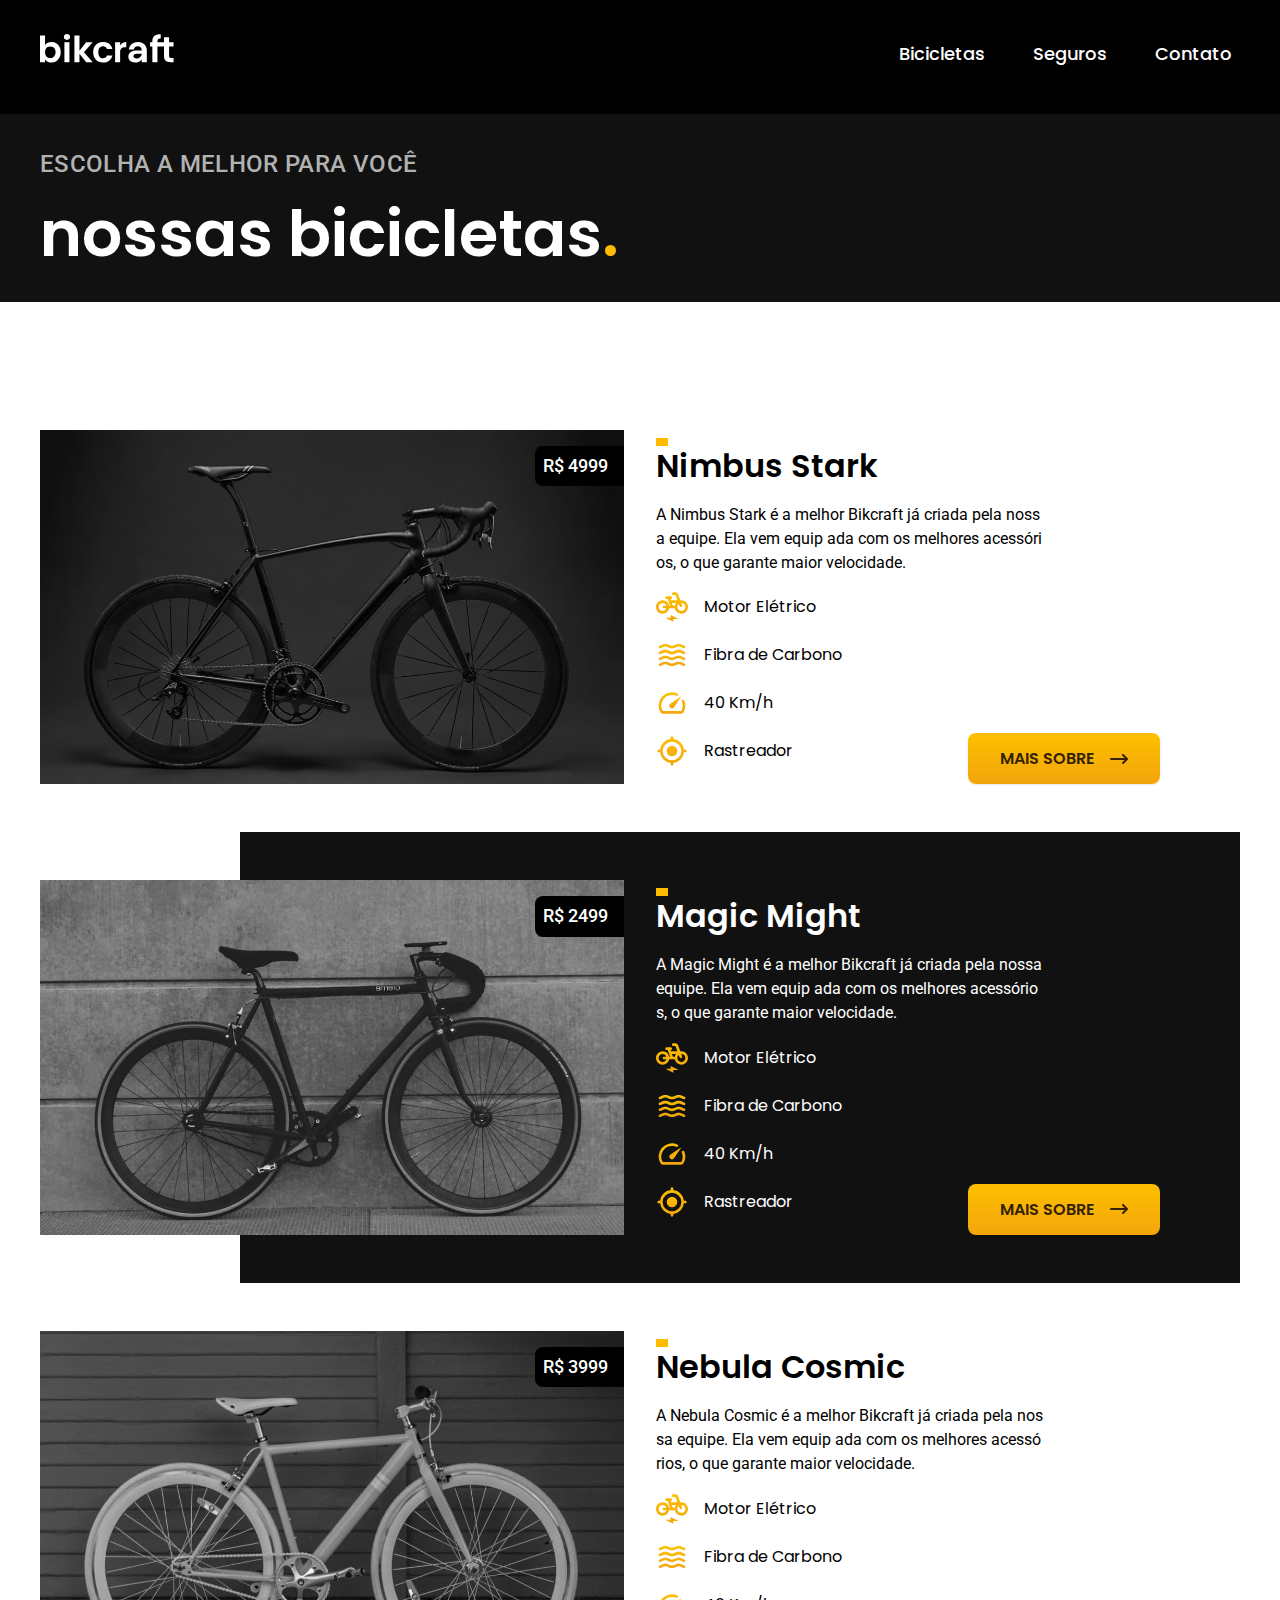
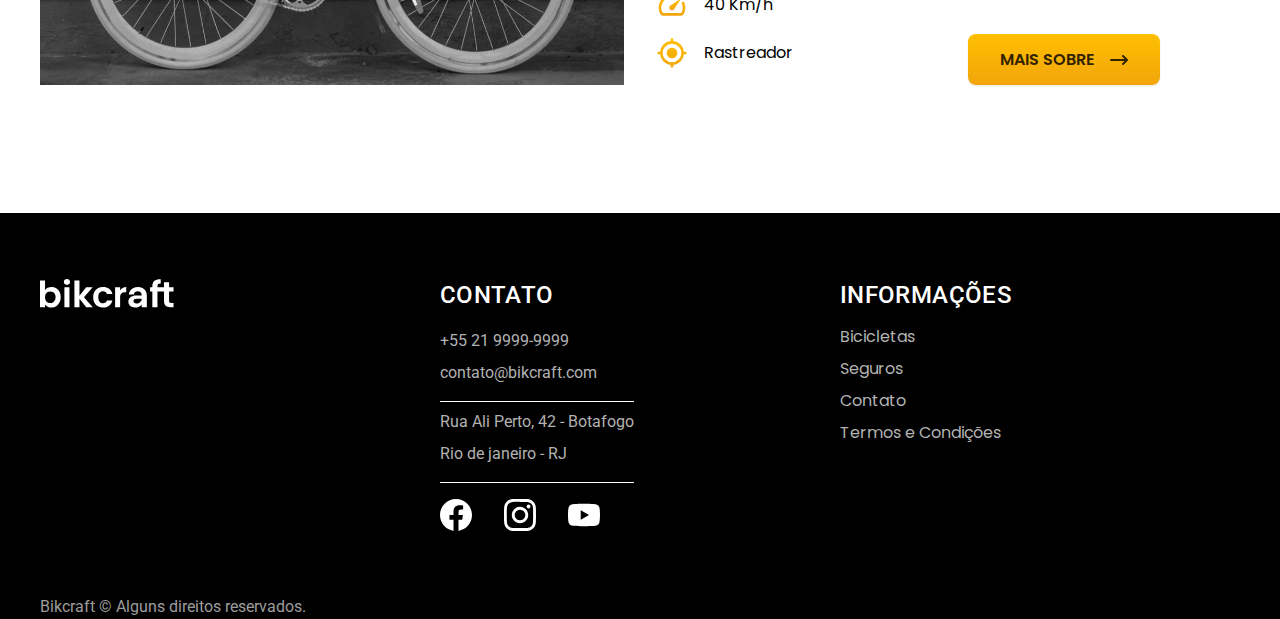
==== Paginas/Bicicletas.html @ 536bf7b6 "Novas abas" ====
<!DOCTYPE html>
<html lang="Pt-br">

<head>
    <meta charset="UTF-8">
    <meta name="viewport" content="width=device-width, initial-scale=1.0">
    <link rel="stylesheet" href="../css/style.css">
    <title> Bicicletas | Bikecraft</title>
    <meta name="description" content="Bicicletas oferecidas">
</head>

<body>
    <header class="cabeçalho">
        <nav class="div-cabeçalho" aria-label="primaria">
            <a href="../index.html"><img src="../img/bikcraft.svg" alt="logo-bikecraft" width="136px" height="32px"></a>
            <ul class="Menu font-1-m">
                <li class="Menus "><a href="./Bicicletas.html">Bicicletas</a></li>
                <li class="Menus"><a href="./seguros.html">Seguros</a></li>
                <li class="Menus"><a href="./contatos.html">Contato</a></li>
            </ul>
        </nav>
    </header>
    <section class="titulo-bg">
        <div class="titulo">
            <p class="font-2-l-b">Escolha a melhor para você</p>
            <h1 class="font-1-xxl">nossas bicicletas<span>.</span></h1>
        </div>
    </section>
    <main>
        <div class="container">
            <div class="bicicleta">
                <div class="bicicletas-img">
                    <img src="../img/bicicletas/nimbus.jpg" alt="bicicleta preta">
                    <span class="font-2-m">R$ 4999</span>
                </div>
                <div class="bicicletas-conteudo">
                    <h2 class="font-1-xl">Nimbus Stark</h2>
                    <p class="font-2-s">A Nimbus Stark é a melhor Bikcraft já criada pela nossa equipe. Ela vem equip
                        ada com os melhores
                        acessórios, o que garante maior velocidade.</p>
                    <ul>
                        <li>
                            <img src="../img/icones/eletrica.svg" alt="">
                            Motor Elétrico
                        </li>
                        <li>
                            <img src="../img/icones/carbono.svg" alt="">
                            Fibra de Carbono
                        </li>
                        <li>
                            <img src="../img/icones/velocidade.svg" alt="">
                            40 Km/h
                        </li>
                        <li>
                            <img src="../img/icones/rastreador.svg" alt="">
                            Rastreador
                        </li>
                    </ul>
                        <a href="" class="botao">MAIS SOBRE</a>
                </div>
            </div>
            <div class="bicicleta-bg">
                <div class="bicicleta">
                    <div class="bicicletas-img">
                        <img src="../img/bicicletas/magic.jpg" alt="bicicleta preta">
                        <span class="font-2-m">R$ 2499</span>
                    </div>
                    <div class="bicicletas-conteudo">
                        <h2 class="font-1-xl">Magic Might</h2>
                        <p class="font-2-s">A Magic Might é a melhor Bikcraft já criada pela nossa equipe. Ela vem equip
                            ada com os melhores acessórios, o que garante maior velocidade.</p>
                        <ul>
                            <li>
                                <img src="../img/icones/eletrica.svg" alt="">
                                Motor Elétrico
                            </li>
                            <li>
                                <img src="../img/icones/carbono.svg" alt="">
                                Fibra de Carbono
                            </li>
                            <li>
                                <img src="../img/icones/velocidade.svg" alt="">
                                40 Km/h
                            </li>
                            <li>
                                <img src="../img/icones/rastreador.svg" alt="">
                                Rastreador
                            </li>
                            
                        </ul>
                        <a href="" class="botao">MAIS SOBRE</a>
                    </div>
                </div>
            </div>
            <div class="bicicleta">
                <div class="bicicletas-img">
                    <img src="../img/bicicletas/nebula.jpg" alt="bicicleta preta">
                    <span class="font-2-m">R$ 3999</span>
                </div>
                <div class="bicicletas-conteudo">
                    <h2 class="font-1-xl">Nebula Cosmic</h2>
                    <p class="font-2-s">A Nebula Cosmic é a melhor Bikcraft já criada pela nossa equipe. Ela vem equip
                        ada com os melhores acessórios, o que garante maior velocidade.</p>
                    <ul>
                        <li>
                            <img src="../img/icones/eletrica.svg" alt="">
                            Motor Elétrico
                        </li>
                        <li>
                            <img src="../img/icones/carbono.svg" alt="">
                            Fibra de Carbono
                        </li>
                        <li>
                            <img src="../img/icones/velocidade.svg" alt="">
                            40 Km/h
                        </li>
                        <li>
                            <img src="../img/icones/rastreador.svg" alt="">
                            Rastreador
                        </li>
                        
                            
                       
                    </ul>
                        <a href="" class="botao">MAIS SOBRE</a>
                </div>
            </div>
        </div>
    </main>
    <article class="contatos_informaçoes_bg">
        <div class="contatos_informaçoes">
            <a href="./"><img src="../img/bikcraft.svg" alt="logo-bikecraft" width="136px" height="32px"></a>
            <div class="contato">
                <p class="font-2-l-b">Contato</p>
                <ul class="font-2-s">
                    <li>
                        <span>+55 21 9999-9999</span>
                    </li>
                    <li>
                        <span>contato@bikcraft.com</span>
                    </li>
                    <li>
                        <span>Rua Ali Perto, 42 - Botafogo</span>
                    </li>
                    <li>
                        <span>Rio de janeiro - RJ</span>
                    </li>
                </ul>
                <div>
                    <a href=""><img src="../img/redes/facebook.svg" alt=""></a>
                    <a href=""><img src="../img/redes/instagram.svg" alt=""></a>
                    <a href=""><img src="../img/redes/youtube.svg" alt=""></a>
                </div>
            </div>
            <div class="informacoes">
                <p class="font-2-l-b">informações</p>
                <ul>
                    <li>
                        <a href="./Bicicletas.html"><span>Bicicletas</span></a>
                    </li>
                    <li>
                        <a href=""><span>Seguros</span></a>
                    </li>
                    <li>
                        <a href=""><span>Contato</span></a>
                    </li>
                    <li>
                        <a href="./Paginas/Termos.html"><span>Termos e Condições</span></a>
                    </li>

                </ul>
            </div>

        </div>
        <footer class="footer font-2-s">
            <span>Bikcraft © Alguns direitos reservados.</span>
        </footer>
    </article>
</body>

</html>
---- css/style.css ----
@import './reset.css';
@import './root.css';
@import './utilitarios/tipografia.css';

/* font */
@import url('https://fonts.googleapis.com/css2?family=Poppins:wght@400;500;600&family=Roboto:ital,wght@0,500;1,400&display=swap');
@import url('https://fonts.googleapis.com/css2?family=Merriweather:ital,wght@1,900&display=swap');


/* utilitarios */
@import  './utilitarios/componentes.css';
@import  './utilitarios/Titulo.css';

/* Cabeçalho */
@import './home/header.css';

/* home */
@import './home/introducao.css';
@import './bicicletas/bicicletas-lista.css';
@import './home/tecnologias.css';
@import './home/Parceiros.css';
@import './home/depoimento.css';
@import './home/seguros.css';
@import './home/contatos_informaçoes.css';

/* termos */

@import './termos/Termos.css';

/* Bicicletas */
@import './bicicletas/bicicletas.css';

/* seguros */
@import './Seguros/seguros.css';
@import './Seguros/perguntas.css';

/* contatos */
@import './Contatos/contatos.css';
@import './Contatos/formulario.css';
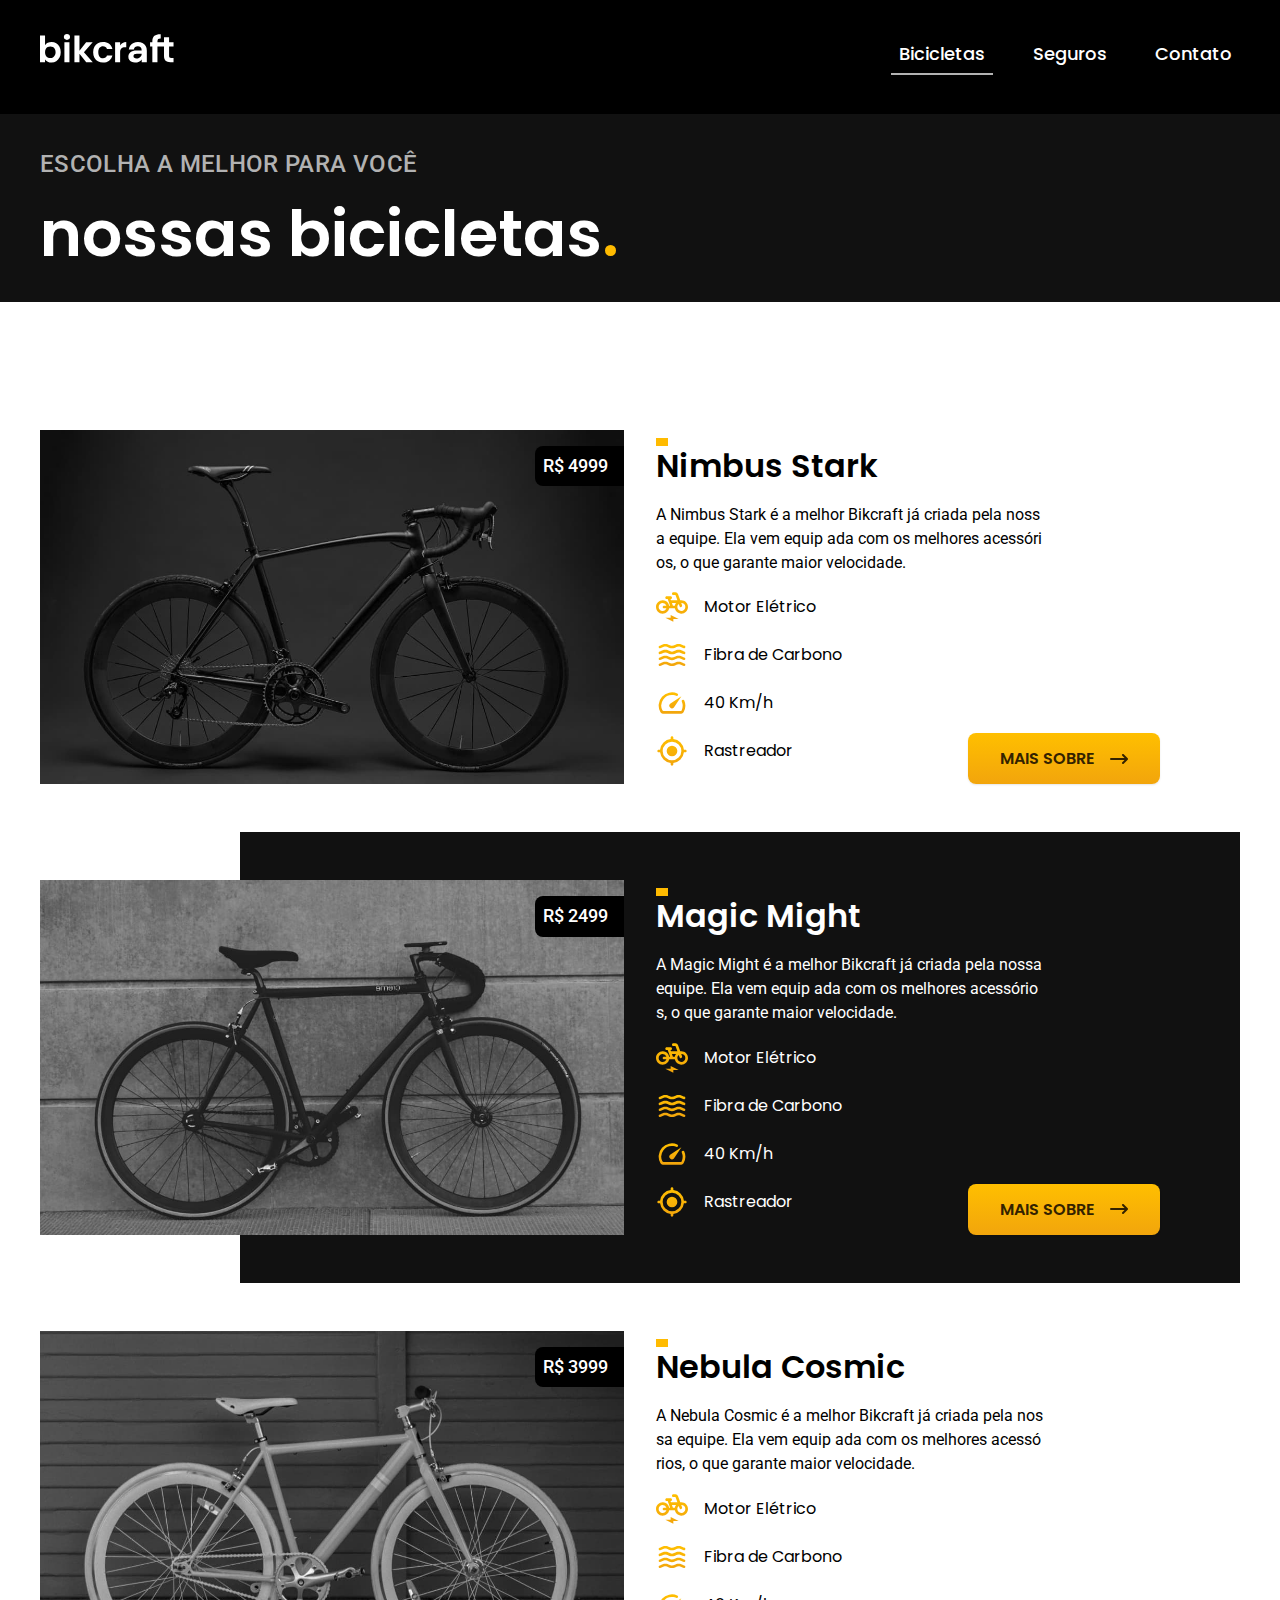
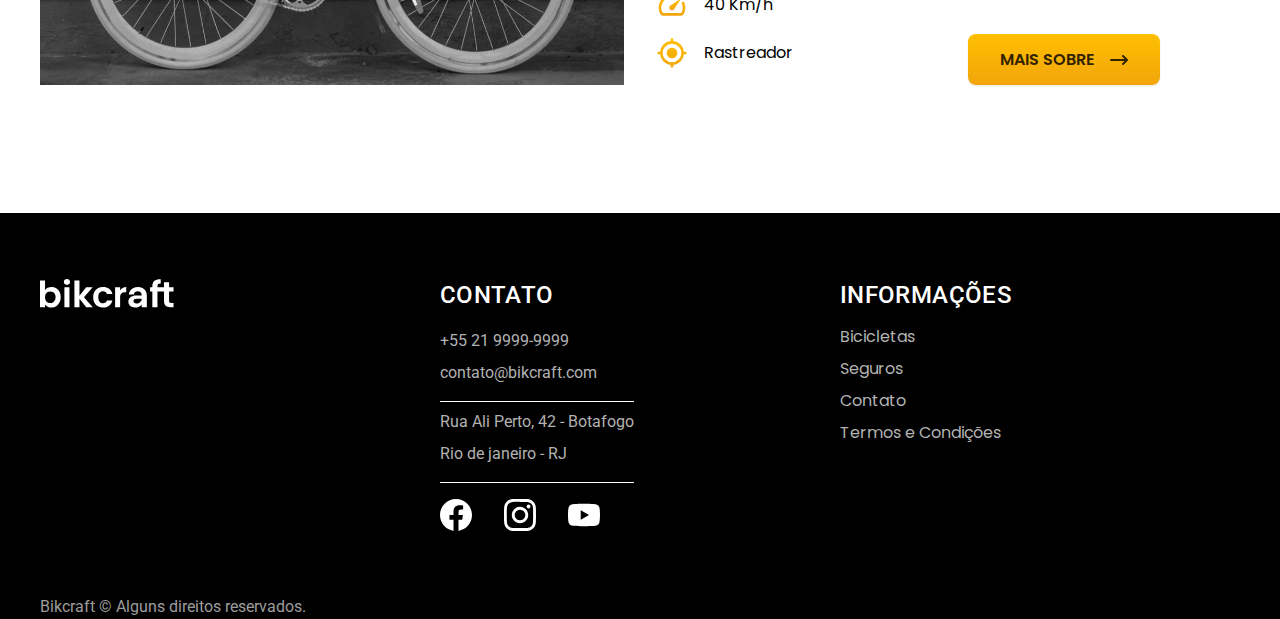
==== commit 7122a499: "commit" ====
--- a/Paginas/Bicicletas.html
+++ b/Paginas/Bicicletas.html
@@ -56,13 +56,13 @@
                             Rastreador
                         </li>
                     </ul>
-                        <a href="" class="botao">MAIS SOBRE</a>
+                        <a href="./Bicicletas/Ninbus.html" class="botao">MAIS SOBRE</a>
                 </div>
             </div>
             <div class="bicicleta-bg">
                 <div class="bicicleta">
                     <div class="bicicletas-img">
-                        <img src="../img/bicicletas/magic.jpg" alt="bicicleta preta">
+                        <img src="../img/bicicletas/magic.jpg" alt="bicicleta cinza">
                         <span class="font-2-m">R$ 2499</span>
                     </div>
                     <div class="bicicletas-conteudo">
@@ -88,13 +88,13 @@
                             </li>
                             
                         </ul>
-                        <a href="" class="botao">MAIS SOBRE</a>
+                        <a href="./Bicicletas/Magic.html" class="botao">MAIS SOBRE</a>
                     </div>
                 </div>
             </div>
             <div class="bicicleta">
                 <div class="bicicletas-img">
-                    <img src="../img/bicicletas/nebula.jpg" alt="bicicleta preta">
+                    <img src="../img/bicicletas/nebula.jpg" alt="bicicleta branca">
                     <span class="font-2-m">R$ 3999</span>
                 </div>
                 <div class="bicicletas-conteudo">
@@ -122,14 +122,14 @@
                             
                        
                     </ul>
-                        <a href="" class="botao">MAIS SOBRE</a>
+                    <a href="./Bicicletas/Nebula.html" class="botao">MAIS SOBRE</a>
                 </div>
             </div>
         </div>
     </main>
     <article class="contatos_informaçoes_bg">
         <div class="contatos_informaçoes">
-            <a href="./"><img src="../img/bikcraft.svg" alt="logo-bikecraft" width="136px" height="32px"></a>
+            <a href="../index.html"><img src="../img/bikcraft.svg" alt="logo-bikecraft" width="136px" height="32px"></a>
             <div class="contato">
                 <p class="font-2-l-b">Contato</p>
                 <ul class="font-2-s">
@@ -159,13 +159,13 @@
                         <a href="./Bicicletas.html"><span>Bicicletas</span></a>
                     </li>
                     <li>
-                        <a href=""><span>Seguros</span></a>
+                        <a href="./seguros.html"><span>Seguros</span></a>
                     </li>
                     <li>
-                        <a href=""><span>Contato</span></a>
+                        <a href="./contatos.html"><span>Contato</span></a>
                     </li>
                     <li>
-                        <a href="./Paginas/Termos.html"><span>Termos e Condições</span></a>
+                        <a href="./Termos.html"><span>Termos e Condições</span></a>
                     </li>
 
                 </ul>
@@ -176,6 +176,7 @@
             <span>Bikcraft © Alguns direitos reservados.</span>
         </footer>
     </article>
+<script src="../js/javascript.js"></script>
 </body>
 
 </html>--- a/css/style.css
+++ b/css/style.css
@@ -29,6 +29,7 @@
 
 /* Bicicletas */
 @import './bicicletas/bicicletas.css';
+@import './bicicleta/nimbus.css';
 
 /* seguros */
 @import './Seguros/seguros.css';
@@ -36,4 +37,8 @@
 
 /* contatos */
 @import './Contatos/contatos.css';
-@import './Contatos/formulario.css';+@import './Contatos/formulario.css';
+@import './Contatos/Locais.css';
+
+/* orçamento */
+@import './orcamento/orcamento.css';